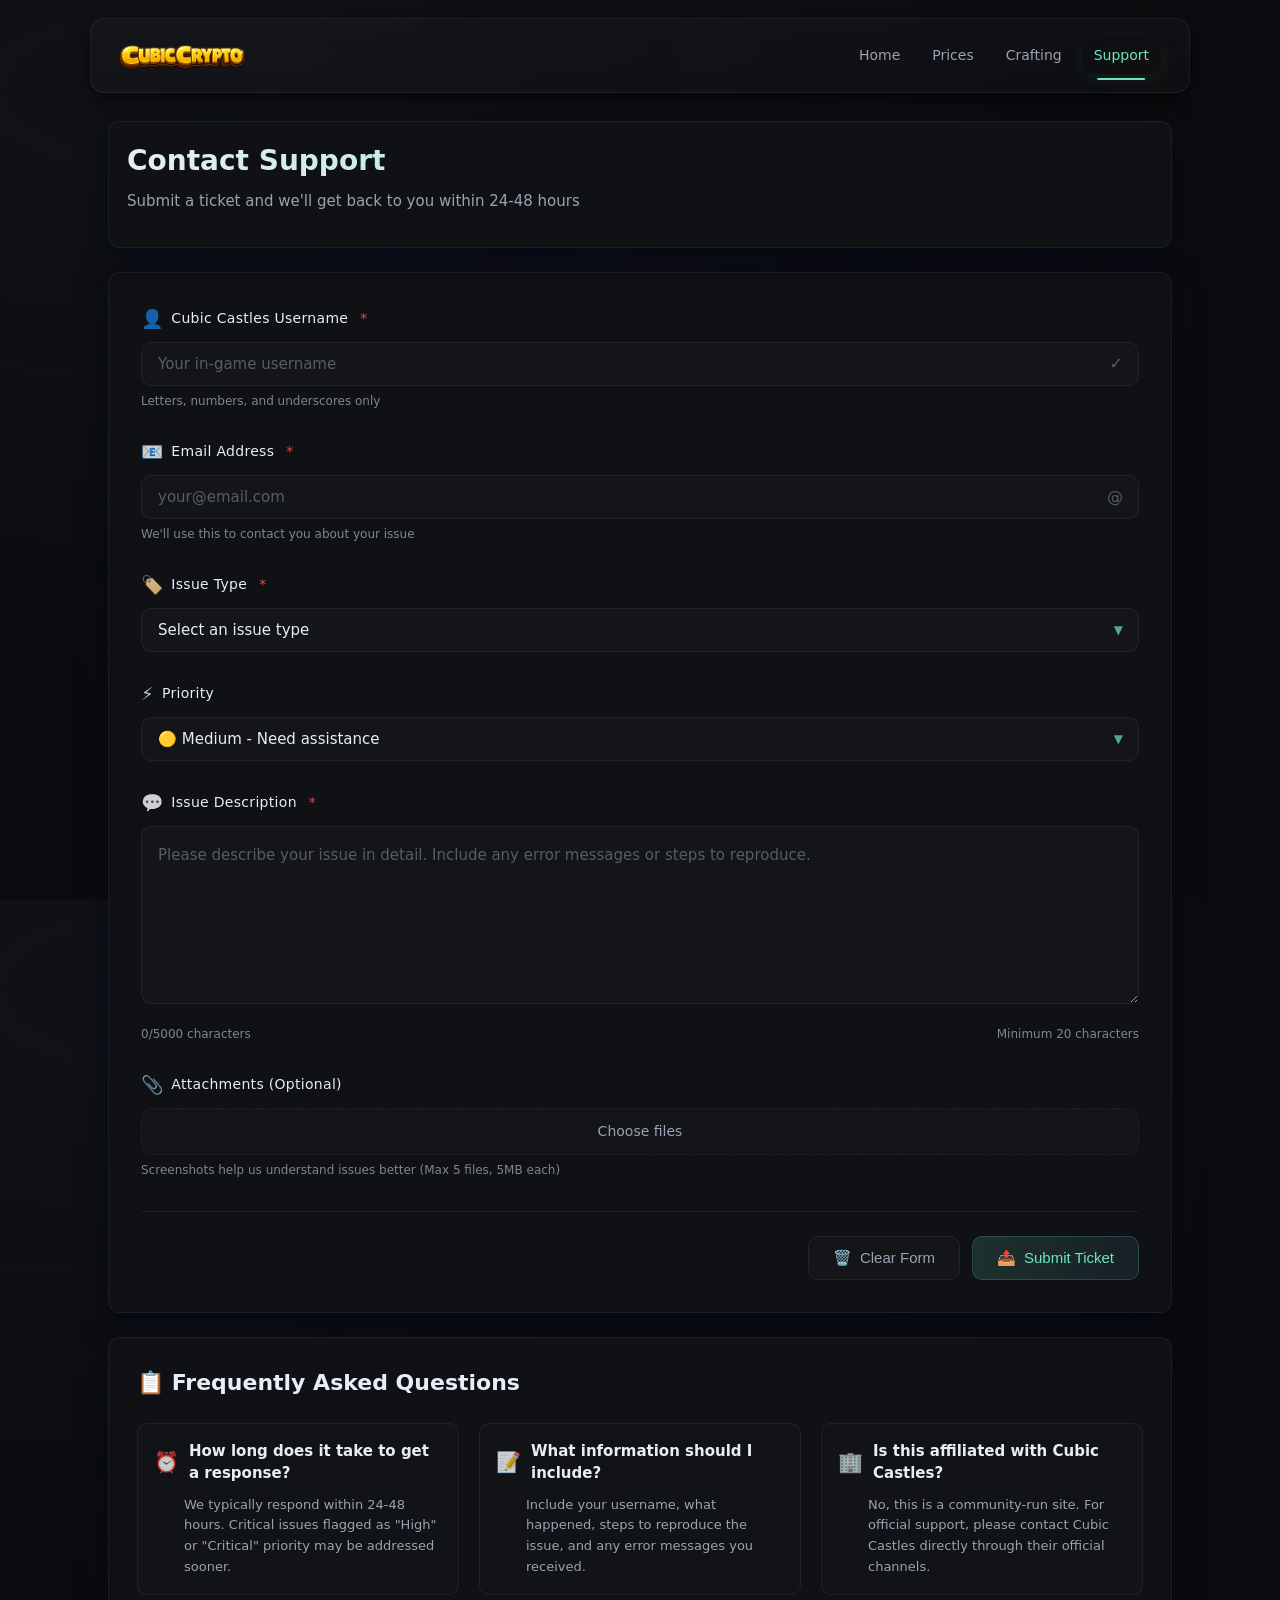
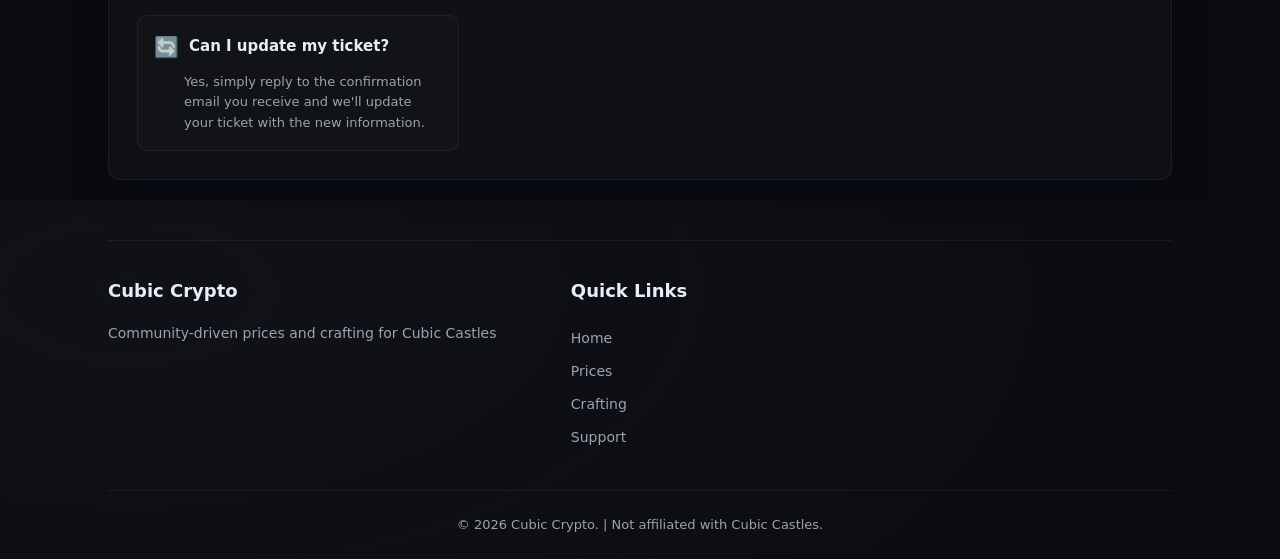
==== contact-support.html @ db904e0e "Final Testing Push 5/4/26" ====
<!DOCTYPE html>
<html lang="en">
<head>
  <meta charset="utf-8"/>
  <meta name="viewport" content="width=device-width,initial-scale=1"/>
  <title>Support — Cubic Crypto</title>
  <link rel="icon" href="favicon.png" type="image/png">
  <link rel="stylesheet" href="styles.css"/>
  <script defer src="script.js"></script>
</head>
<body>
  <header class="site-header">
    <a href="index.html" class="brand"><img src="Cubic_Crypto_2.png" alt="Cubic Crypto PNG"></a>
    <button class="nav-toggle" aria-label="Toggle navigation" aria-expanded="false">
      <span class="bar"></span>
      <span class="bar"></span>
      <span class="bar"></span>
    </button>
    <nav class="nav">
      <a href="index.html">Home</a>
      <a href="prices.html">Prices</a>
      <a href="craft.html">Crafting</a>
      <a href="contact-support.html" class="active">Support</a>
    </nav>
  </header>

  <main class="container">
    <!-- Page Header -->
    <section class="card page-header">
      <h1>Contact Support</h1>
      <p class="header-subtitle">Submit a ticket and we'll get back to you within 24-48 hours</p>
    </section>

    <!-- Support Form -->
    <section class="card support-card">
      <div id="form-status"></div>
      
      <form id="support-form" class="support-form">
        <!-- Username Field -->
        <div class="form-group">
          <label for="username">
            <span class="label-icon">👤</span>
            Cubic Castles Username 
            <span class="required">*</span>
          </label>
          <div class="input-wrapper">
            <input 
              type="text" 
              id="username" 
              name="username" 
              placeholder="Your in-game username"
              required 
              minlength="3" 
              maxlength="20"
              pattern="[A-Za-z0-9_]+"
              autocomplete="off"
            >
            <span class="input-icon">✓</span>
          </div>
          <small class="form-hint">Letters, numbers, and underscores only</small>
        </div>

        <!-- Email Field -->
        <div class="form-group">
          <label for="email">
            <span class="label-icon">📧</span>
            Email Address 
            <span class="required">*</span>
          </label>
          <div class="input-wrapper">
            <input 
              type="email" 
              id="email" 
              name="email" 
              placeholder="your@email.com"
              required
              autocomplete="off"
            >
            <span class="input-icon">@</span>
          </div>
          <small class="form-hint">We'll use this to contact you about your issue</small>
        </div>

        <!-- Issue Type - Custom Dropdown -->
        <div class="form-group">
          <label for="issue-type">
            <span class="label-icon">🏷️</span>
            Issue Type 
            <span class="required">*</span>
          </label>
          <div class="custom-select-wrapper">
            <select id="issue-type" name="issue-type" required>
              <option value="" disabled selected>Select an issue type</option>
              <option value="bug">🐛 Bug Report</option>
              <option value="prices">💰 Price Issue</option>
              <option value="crafting">🔨 Crafting Recipe Issue</option>
              <option value="account">🔐 Account Issue</option>
              <option value="suggestion">💡 Suggestion</option>
              <option value="other">📦 Other</option>
            </select>
            <span class="select-arrow">▼</span>
          </div>
        </div>

        <!-- Priority - Custom Dropdown -->
        <div class="form-group">
          <label for="priority">
            <span class="label-icon">⚡</span>
            Priority
          </label>
          <div class="custom-select-wrapper">
            <select id="priority" name="priority">
              <option value="low">🟢 Low - General question</option>
              <option value="medium" selected>🟡 Medium - Need assistance</option>
              <option value="high">🟠 High - Urgent issue</option>
              <option value="critical">🔴 Critical - Cannot play</option>
            </select>
            <span class="select-arrow">▼</span>
          </div>
        </div>

        <!-- Message Field -->
        <div class="form-group">
          <label for="message">
            <span class="label-icon">💬</span>
            Issue Description 
            <span class="required">*</span>
          </label>
          <div class="textarea-wrapper">
            <textarea 
              id="message" 
              name="message" 
              placeholder="Please describe your issue in detail. Include any error messages or steps to reproduce."
              required 
              minlength="20" 
              maxlength="5000"
              rows="6"
            ></textarea>
          </div>
          <div class="textarea-footer">
            <small class="form-hint">
              <span id="char-count">0</span>/5000 characters
            </small>
            <small class="form-hint min-chars" id="min-chars-warning">
              Minimum 20 characters
            </small>
          </div>
        </div>

        <!-- Attachments (Optional) -->
        <div class="form-group">
          <label for="attachments">
            <span class="label-icon">📎</span>
            Attachments (Optional)
          </label>
          <div class="file-input-wrapper">
            <input 
              type="file" 
              id="attachments" 
              name="attachments" 
              accept="image/png,image/jpeg,image/jpg,image/gif"
              multiple
            >
            <span class="file-input-label">Choose files</span>
          </div>
          <small class="form-hint">Screenshots help us understand issues better (Max 5 files, 5MB each)</small>
        </div>

        <!-- Form Actions -->
        <div class="form-actions">
          <button type="button" class="btn-secondary" id="clear-form">
            <span>🗑️</span> Clear Form
          </button>
          <button type="submit" class="btn-primary" id="submit-ticket">
            <span>📤</span> Submit Ticket
          </button>
        </div>
      </form>

      <!-- Success Message -->
      <div id="success-message" class="success-message" style="display:none;">
        <div class="success-icon">✅</div>
        <h3>Ticket Submitted Successfully!</h3>
        <p>Thank you for contacting us. We've received your ticket and will respond within 24-48 hours.</p>
        <div class="ticket-info">
          <span class="ticket-label">Ticket ID:</span>
          <span id="ticket-id" class="ticket-value">CH-20250115-ABC123</span>
        </div>
        <button class="btn-primary" id="submit-another">
          <span>📝</span> Submit Another Ticket
        </button>
      </div>
    </section>

    <!-- FAQ Section -->
    <section class="card faq-section">
      <h2>📋 Frequently Asked Questions</h2>
      <div class="faq-grid">
        <div class="faq-item">
          <div class="faq-question">
            <span class="faq-icon">⏰</span>
            How long does it take to get a response?
          </div>
          <div class="faq-answer">
            We typically respond within 24-48 hours. Critical issues flagged as "High" or "Critical" priority may be addressed sooner.
          </div>
        </div>
        <div class="faq-item">
          <div class="faq-question">
            <span class="faq-icon">📝</span>
            What information should I include?
          </div>
          <div class="faq-answer">
            Include your username, what happened, steps to reproduce the issue, and any error messages you received.
          </div>
        </div>
        <div class="faq-item">
          <div class="faq-question">
            <span class="faq-icon">🏢</span>
            Is this affiliated with Cubic Castles?
          </div>
          <div class="faq-answer">
            No, this is a community-run site. For official support, please contact Cubic Castles directly through their official channels.
          </div>
        </div>
        <div class="faq-item">
          <div class="faq-question">
            <span class="faq-icon">🔄</span>
            Can I update my ticket?
          </div>
          <div class="faq-answer">
            Yes, simply reply to the confirmation email you receive and we'll update your ticket with the new information.
          </div>
        </div>
      </div>
    </section>
  </main>

  <footer class="site-footer">
    <div class="footer-content">
      <div class="footer-section">
        <h4>Cubic Crypto</h4>
        <p>Community-driven prices and crafting for Cubic Castles</p>
      </div>
      <div class="footer-section">
        <h4>Quick Links</h4>
        <a href="index.html">Home</a>
        <a href="prices.html">Prices</a>
        <a href="craft.html">Crafting</a>
        <a href="contact-support.html">Support</a>
      </div>
    </div>
    <div class="footer-bottom">
      <span>&copy; 2026 Cubic Crypto. | Not affiliated with Cubic Castles.</span>
    </div>
  </footer>
</body>
</html>
---- styles.css ----
:root{
  --bg: #0b0b0f;
  --card: #0f1115;
  --muted: #9aa3b2;
  --text: #e6eef8;
  --accent: #6ee7b7;
  --accent-2: linear-gradient(90deg,#6ee7b7,#7bd3ff);
  --border: rgba(255,255,255,0.06);
  --radius: 12px;
  --shadow: 0 6px 18px rgba(0,0,0,0.6);
  --glass: linear-gradient(180deg, rgba(255,255,255,0.02), rgba(255,255,255,0.01));
  --success: #10b981;
  --warning: #f59e0b;
  --danger: #ef4444;
}

/* Base Styles */
*{box-sizing:border-box}
html,body{height:100%}
body{
  margin:0;
  font-family: Inter, ui-sans-serif, system-ui, -apple-system, "Segoe UI", Roboto, "Helvetica Neue", Arial;
  background: radial-gradient(1200px 600px at 10% 10%, rgba(34,40,49,0.25), transparent), var(--bg);
  color:var(--text);
  -webkit-font-smoothing:antialiased;
  -moz-osx-font-smoothing:grayscale;
  line-height:1.5;
}

/* Container */
.container{
  max-width:1100px;
  margin:28px auto;
  padding:0 18px;
}

/* Header */
.site-header{
  display:flex;
  align-items:center;
  justify-content:space-between;
  gap:16px;
  padding:18px 28px;
  margin:18px auto 0;
  max-width:1100px;
  border-radius:14px;
  background: linear-gradient(180deg, rgba(255,255,255,0.02), rgba(255,255,255,0.01));
  box-shadow: var(--shadow);
  border:1px solid var(--border);
}
.brand{
  font-weight:700;
  font-size:18px;
  letter-spacing:0.4px;
  color:var(--text);
  text-decoration: none;
}
.brand img{
  height:24px;
  width:auto;
  vertical-align:middle;
}
.nav{
  display:flex;
  gap:8px;
}
.nav a{
  color:var(--muted);
  text-decoration:none;
  padding:8px 12px;
  border-radius:10px;
  transition: all .18s ease;
  font-size:14px;
  position:relative;
  overflow:visible;
}
.nav a:hover{ color:var(--text); background: rgba(255,255,255,0.02); }
.nav a.active{ color:var(--accent); box-shadow: 0 4px 18px rgba(110,231,183,0.08); }
.nav a::after{ 
  content: ''; 
  position:absolute; 
  left:50%; 
  bottom:-6px; 
  transform:translateX(-50%) scaleX(0); 
  width:60%; 
  height:2px; 
  background:var(--accent); 
  border-radius:2px; 
  transition: transform .18s ease; 
  transform-origin:center; 
  opacity:0.95; 
}
.nav a:hover::after, .nav a.active::after{ transform:translateX(-50%) scaleX(1); opacity:1; }

/* Nav Toggle (Hamburger) */
.nav-toggle{ 
  display:none; 
  background:transparent; 
  border:none; 
  padding:6px; 
  width:40px; 
  height:36px; 
  border-radius:8px; 
  cursor:pointer; 
  align-items:center; 
  justify-content:center; 
  flex-direction:column; 
}
.nav-toggle .bar{ 
  display:block; 
  width:18px; 
  height:2px; 
  background:var(--muted); 
  margin:3px 0; 
  border-radius:2px; 
  transition: transform .2s ease, opacity .2s ease; 
}
.nav-toggle.open .bar:nth-child(1){ transform: translateY(6px) rotate(45deg); }
.nav-toggle.open .bar:nth-child(2){ opacity:0; transform: scaleX(0); }
.nav-toggle.open .bar:nth-child(3){ transform: translateY(-6px) rotate(-45deg); }

/* Card */
.card{
  background: var(--card);
  border-radius: var(--radius);
  padding:18px;
  border:1px solid var(--border);
  box-shadow: 0 8px 30px rgba(2,6,23,0.6);
}

/* Section Header */
.section-header {
  margin: 48px 0 24px 0;
}
.section-header h2 {
  margin: 0 0 8px 0;
  font-size: 28px;
  color: var(--text);
}
.section-header .section-subtitle {
  color: var(--muted);
  font-size: 16px;
  margin: 0;
}

/* Hero Section */
.hero {
  padding: 48px 40px !important;
  margin-bottom: 20px;
  background: linear-gradient(135deg, rgba(110,231,183,0.05), rgba(123,211,255,0.02));
}
.hero-content {
  max-width: 650px;
}
.hero-content h1 {
  font-size: 42px;
  margin: 0 0 16px 0;
  line-height: 1.2;
  background: linear-gradient(90deg, var(--text), var(--accent));
  -webkit-background-clip: text;
  -webkit-text-fill-color: transparent;
  background-clip: text;
}
.hero-subtitle {
  font-size: 18px;
  color: var(--muted);
  margin-bottom: 32px;
  line-height: 1.6;
}
.hero-actions {
  display: flex;
  gap: 16px;
  flex-wrap: wrap;
}
.hero-stats {
  display: flex;
  gap: 48px;
  margin-top: 48px;
  padding-top: 36px;
  border-top: 1px solid var(--border);
}
.stat-item {
  display: flex;
  flex-direction: column;
  gap: 6px;
}
.stat-number {
  font-size: 36px;
  font-weight: 700;
  color: var(--accent);
  line-height: 1;
}
.stat-label {
  font-size: 14px;
  color: var(--muted);
  text-transform: uppercase;
  letter-spacing: 0.5px;
}

/* Buttons */
.btn-primary, .btn-secondary{
  padding:10px 20px;
  border-radius:10px;
  border:1px solid var(--border);
  cursor:pointer;
  font-weight:500;
  background:transparent;
  color:var(--text);
  text-decoration: none;
  font-size: 14px;
  transition: all .15s ease;
  display: inline-block;
}
.btn-primary{
  background: linear-gradient(90deg, rgba(110,231,183,0.12), rgba(123,211,255,0.06));
  color:var(--accent);
  border:1px solid rgba(110,231,183,0.18);
}
.btn-secondary{ 
  color:var(--muted);
  background: rgba(255,255,255,0.02);
}
.btn-primary:hover, .btn-secondary:hover{ 
  transform: translateY(-2px); 
  border-color: rgba(110,231,183,0.3);
}
.btn-large {
  padding: 16px 32px !important;
  font-size: 16px !important;
}

/* Features Grid */
.grid {
  display: grid;
  gap: 12px;
}
.features-grid {
  grid-template-columns: repeat(auto-fit, minmax(260px, 1fr));
  margin-top: 10px;
}
.feature-card {
  padding: 28px !important;
  display: flex;
  flex-direction: column;
  transition: transform 0.2s ease, box-shadow 0.2s ease;
}
.feature-card:hover {
  transform: translateY(-4px);
  box-shadow: 0 12px 40px rgba(0,0,0,0.4);
}
.feature-icon {
  font-size: 40px;
  margin-bottom: 20px;
}
.feature-card h2 {
  margin: 0 0 12px 0;
  font-size: 22px;
  color: var(--text);
}
.feature-card p {
  color: var(--muted);
  font-size: 15px;
  line-height: 1.6;
  margin-bottom: 24px;
  flex: 1;
}
.card-link {
  color: var(--accent);
  text-decoration: none;
  font-size: 15px;
  font-weight: 500;
  display: inline-block;
  margin-top: auto;
  transition: transform 0.15s ease;
}
.card-link:hover {
  transform: translateX(4px);
}
.coming-soon {
  display: inline-block;
  padding: 6px 14px;
  background: rgba(245, 158, 11, 0.1);
  color: var(--warning);
  border-radius: 6px;
  font-size: 12px;
  text-transform: uppercase;
  letter-spacing: 0.5px;
  margin-top: auto;
  align-self: flex-start;
  border: 1px solid rgba(245, 158, 11, 0.2);
}

/* Quick Actions Grid */
.quick-actions-grid {
  grid-template-columns: repeat(auto-fit, minmax(280px, 1fr));
}
.quick-action {
  padding: 28px !important;
  transition: transform 0.2s ease;
}
.quick-action:hover {
  transform: translateY(-2px);
}
.quick-action h3 {
  margin: 0 0 12px 0;
  font-size: 20px;
  color: var(--text);
}
.quick-action p {
  color: var(--muted);
  font-size: 15px;
  margin-bottom: 24px;
  line-height: 1.6;
}
.quick-action .btn-secondary {
  display: inline-block;
}

/* Footer */
.site-footer {
  max-width:1100px;
  margin:60px auto 28px;
  padding:0 18px;
}
.footer-content {
  display: grid;
  grid-template-columns: 1.5fr 1fr 1fr;
  gap: 48px;
  padding: 36px 0;
  border-top: 1px solid var(--border);
  border-bottom: 1px solid var(--border);
}
.footer-section h4 {
  color: var(--text);
  margin: 0 0 18px 0;
  font-size: 18px;
}
.footer-section p {
  color: var(--muted);
  font-size: 14px;
  line-height: 1.6;
  margin: 0;
}
.footer-section a {
  display: block;
  color: var(--muted);
  text-decoration: none;
  font-size: 14px;
  padding: 6px 0;
  transition: color 0.15s ease;
}
.footer-section a:hover {
  color: var(--accent);
}
.footer-bottom {
  text-align: center;
  padding: 24px 0;
  color: var(--muted);
  font-size: 13px;
}

/* Page Header (for other pages) */
.page-header{
  margin-bottom: 24px;
}
.page-header h1{
  margin:0 0 8px 0;
  font-size:28px;
}
.header-subtitle{
  color: var(--muted);
  margin: 0 0 16px 0;
  font-size: 15px;
}

/* Search */
.search-wrapper{ position:relative; margin:12px 0 16px 0; }
.search-bar{
  width:100%;
  padding:12px 44px 12px 14px;
  border-radius:10px;
  border:1px solid var(--border);
  background: rgba(255,255,255,0.01);
  color:var(--text);
  font-size:15px;
  box-shadow: inset 0 2px 6px rgba(0,0,0,0.4);
}
.search-bar:focus{ outline:none; border-color: rgba(110,231,183,0.9); }
.search-bar::placeholder{ color: var(--muted); opacity: 0.6; }
.clear-btn{
  position:absolute;
  right:10px;
  top:50%;
  transform:translateY(-50%);
  background:transparent;
  border:none;
  color:var(--muted);
  font-size:20px;
  cursor:pointer;
  padding:6px;
  border-radius:8px;
}
.clear-btn:hover{ color:var(--accent); }

/* Filter Bar */
.filter-bar{
  display: flex;
  flex-wrap: wrap;
  gap: 16px 24px;
  align-items: flex-end;
}
.filter-group{
  display: flex;
  flex-direction: column;
  gap: 6px;
  min-width: 140px;
}
.filter-group label{
  color: var(--muted);
  font-size: 12px;
  text-transform: uppercase;
  letter-spacing: 0.5px;
}
.select{
  padding:8px 10px;
  border-radius:8px;
  background: rgba(255,255,255,0.02);
  color:var(--text);
  border:1px solid var(--border);
  font-size: 14px;
  cursor: pointer;
}
.select:focus{ outline:none; border-color: var(--accent); }
.select option{ background: var(--card); color: var(--text); }

/* Stats Bar */
.stats-bar{
  display: flex;
  align-items: center;
  gap: 8px;
  padding: 12px 0;
  color: var(--muted);
  font-size: 13px;
  border-bottom: 1px solid var(--border);
  margin-bottom: 16px;
}
.stats-divider{ opacity: 0.3; }

/* Compact Price Cards */
#price-grid {
  grid-template-columns: repeat(auto-fill, minmax(180px, 1fr));
  gap: 10px;
}

.item-card{
  display:flex;
  flex-direction:column;
  justify-content:space-between;
  padding:12px !important;
  cursor:pointer;
  transition: transform .12s ease, box-shadow .12s ease, border-color .12s ease;
  border:1px solid transparent;
  background: var(--card);
  border-radius: var(--radius);
  border: 1px solid var(--border);
}
.item-card:hover{ 
  transform: translateY(-4px); 
  box-shadow: 0 10px 30px rgba(0,0,0,0.6); 
  border-color: rgba(110,231,183,0.2);
}
.item-name{ 
  font-weight:600; 
  color:var(--text); 
  margin-bottom:6px;
  font-size: 14px;
}
.item-price{ 
  color:var(--accent); 
  font-size:13px;
  font-weight: 500;
  margin-bottom: 6px;
}
.item-category-badge{
  display: inline-block;
  padding: 2px 8px;
  background: rgba(110,231,183,0.1);
  border-radius: 4px;
  font-size: 10px;
  color: var(--accent);
  margin-top: 4px;
}
.item-status-indicator{
  display: flex;
  align-items: center;
  gap: 4px;
  margin-top: 4px;
  font-size: 12px;
}
.item-status-indicator img{
  width: 14px;
  height: 14px;
}
.item-status-indicator span{
  font-size: 11px;
  text-transform: capitalize;
}

/* Recipe Card */
.recipe-grid {
  grid-template-columns: repeat(auto-fill, minmax(180px, 1fr));
}
.recipe-card{
  padding: 12px;
  cursor: pointer;
  text-decoration: none;
  color: var(--text);
  transition: all .15s ease;
}
.recipe-card:hover{
  transform: translateY(-2px);
  border-color: rgba(110,231,183,0.2);
}
.recipe-name{
  font-weight: 500;
  font-size: 14px;
  margin-bottom: 4px;
}
.recipe-category{
  font-size: 11px;
  color: var(--muted);
}

/* No Results */
.no-results{ 
  color:var(--muted); 
  padding:48px 0; 
  text-align:center;
}

/* Pagination */
.pagination{
  display:flex;
  justify-content:center;
  align-items: center;
  gap:16px;
  margin-top:28px;
}
#page-info{
  color: var(--muted);
  font-size: 14px;
}

/* Modal */
#item-modal{
  border:none;
  padding:0;
  background:transparent;
  max-width: 90vw;
  max-height: 90vh;
}
#item-modal::backdrop{ 
  background: rgba(0,0,0,0.8); 
  backdrop-filter: blur(4px);
}
.modal-card{
  width: min(600px, 90vw);
  padding:0;
  border-radius:16px;
  background: linear-gradient(180deg, rgba(20,25,35,0.98), rgba(15,20,30,0.98));
  border:1px solid var(--border);
  position: relative;
  overflow: hidden;
}
.modal-close{
  position: absolute;
  top: 12px;
  right: 12px;
  background: rgba(255,255,255,0.05);
  border: 1px solid var(--border);
  color: var(--muted);
  width: 36px;
  height: 36px;
  border-radius: 8px;
  display: flex;
  align-items: center;
  justify-content: center;
  cursor: pointer;
  font-size: 20px;
  z-index: 10;
}
.modal-close:hover{
  background: rgba(239,68,68,0.1);
  color: var(--danger);
}
.modal-layout{
  display: flex;
  gap: 0;
}
.modal-image-section{
  flex: 0 0 200px;
  background: rgba(0,0,0,0.2);
  padding: 24px;
  display: flex;
  align-items: center;
  justify-content: center;
  border-right: 1px solid var(--border);
}
.item-image img{
  max-width:100%;
  height:auto;
  max-height: 160px;
  border-radius:8px;
  filter: drop-shadow(0 8px 16px rgba(0,0,0,0.4));
}
.modal-info-section{
  flex: 1;
  padding: 24px;
}
.modal-info-section h2{
  margin:0 0 8px 0;
  font-size: 22px;
  color: #ffffff;
}
.modal-price{
  color: var(--accent);
  font-size: 26px;
  font-weight: 600;
  margin-bottom: 16px;
}
.modal-status{
  display: flex;
  align-items: center;
  margin-bottom: 12px;
  padding: 10px;
  background: rgba(255,255,255,0.02);
  border-radius: 8px;
  border: 1px solid var(--border);
}
.status-icon{
  display: block;
  width: 100%;
  height: 24px;
  object-fit: contain;
}
.modal-category{
  margin-bottom: 20px;
  color: var(--muted);
  font-size: 14px;
}
.modal-actions{
  display:flex;
  justify-content: flex-end;
  margin-top: 20px;
}

/* ============================================ */
/* SUPPORT PAGE STYLES */
/* ============================================ */

.page-header {
  position: relative;
  overflow: hidden;
}
.header-icon {
  font-size: 48px;
  margin-bottom: 16px;
  opacity: 0.8;
}
.page-header h1 {
  margin: 0 0 8px 0;
  font-size: 28px;
  background: linear-gradient(90deg, var(--text), var(--accent));
  -webkit-background-clip: text;
  -webkit-text-fill-color: transparent;
  background-clip: text;
}

.support-card {
  padding: 32px;
  margin-bottom: 24px;
}

.support-form {
  max-width: 100%;
}

.form-group {
  margin-bottom: 28px;
}

.form-group label {
  display: flex;
  align-items: center;
  gap: 8px;
  margin-bottom: 10px;
  color: var(--text);
  font-size: 14px;
  font-weight: 500;
  letter-spacing: 0.3px;
}

.label-icon {
  font-size: 18px;
  opacity: 0.8;
}

.required {
  color: var(--danger);
  margin-left: 4px;
}

.input-wrapper {
  position: relative;
  display: flex;
  align-items: center;
}

.input-wrapper input {
  width: 100%;
  padding: 12px 40px 12px 16px;
  border-radius: 10px;
  border: 1px solid var(--border);
  background: rgba(255, 255, 255, 0.02);
  color: var(--text);
  font-size: 15px;
  transition: all 0.2s ease;
  font-family: inherit;
}

.input-wrapper input:focus {
  outline: none;
  border-color: var(--accent);
  background: rgba(110, 231, 183, 0.02);
  box-shadow: 0 0 0 3px rgba(110, 231, 183, 0.05);
}

.input-wrapper input:valid {
  border-color: rgba(16, 185, 129, 0.3);
}

.input-wrapper input:invalid:not(:placeholder-shown) {
  border-color: rgba(239, 68, 68, 0.3);
}

.input-icon {
  position: absolute;
  right: 16px;
  color: var(--muted);
  font-size: 16px;
  pointer-events: none;
  opacity: 0.5;
  transition: opacity 0.2s ease;
}

.input-wrapper input:focus + .input-icon {
  opacity: 1;
  color: var(--accent);
}

.input-wrapper input:valid + .input-icon {
  opacity: 1;
  color: var(--success);
}

.custom-select-wrapper {
  position: relative;
  width: 100%;
}

.custom-select-wrapper select {
  width: 100%;
  padding: 12px 40px 12px 16px;
  border-radius: 10px;
  border: 1px solid var(--border);
  background: rgba(255, 255, 255, 0.02);
  color: var(--text);
  font-size: 15px;
  font-family: inherit;
  cursor: pointer;
  appearance: none;
  -webkit-appearance: none;
  -moz-appearance: none;
  transition: all 0.2s ease;
}

.custom-select-wrapper select:hover {
  background: rgba(255, 255, 255, 0.04);
  border-color: rgba(110, 231, 183, 0.2);
}

.custom-select-wrapper select:focus {
  outline: none;
  border-color: var(--accent);
  background: rgba(110, 231, 183, 0.02);
  box-shadow: 0 0 0 3px rgba(110, 231, 183, 0.05);
}

.custom-select-wrapper select option {
  background: var(--card);
  color: var(--text);
  padding: 12px;
  font-size: 14px;
}

.select-arrow {
  position: absolute;
  right: 16px;
  top: 50%;
  transform: translateY(-50%);
  color: var(--accent);
  font-size: 12px;
  pointer-events: none;
  opacity: 0.7;
  transition: all 0.2s ease;
}

.custom-select-wrapper select:focus + .select-arrow {
  opacity: 1;
  transform: translateY(-50%) rotate(180deg);
}

.textarea-wrapper textarea {
  width: 100%;
  padding: 16px;
  border-radius: 10px;
  border: 1px solid var(--border);
  background: rgba(255, 255, 255, 0.02);
  color: var(--text);
  font-size: 15px;
  font-family: inherit;
  resize: vertical;
  min-height: 120px;
  transition: all 0.2s ease;
  line-height: 1.6;
}

.textarea-wrapper textarea:focus {
  outline: none;
  border-color: var(--accent);
  background: rgba(110, 231, 183, 0.02);
  box-shadow: 0 0 0 3px rgba(110, 231, 183, 0.05);
}

.textarea-footer {
  display: flex;
  justify-content: space-between;
  align-items: center;
  margin-top: 8px;
}

.min-chars {
  color: var(--warning);
}

/* File Input Styling */
.file-input-wrapper {
  position: relative;
  display: inline-block;
  width: 100%;
}

.file-input-wrapper input[type="file"] {
  position: absolute;
  opacity: 0;
  width: 100%;
  height: 100%;
  cursor: pointer;
}

.file-input-label {
  display: inline-block;
  padding: 12px 20px;
  background: rgba(255, 255, 255, 0.02);
  border: 1px dashed var(--border);
  border-radius: 10px;
  color: var(--muted);
  font-size: 14px;
  cursor: pointer;
  transition: all 0.2s ease;
  text-align: center;
  width: 100%;
}

.file-input-wrapper:hover .file-input-label {
  border-color: var(--accent);
  color: var(--accent);
  background: rgba(110, 231, 183, 0.02);
}

.form-hint {
  display: block;
  margin-top: 6px;
  color: var(--muted);
  font-size: 12px;
  opacity: 0.8;
}

.form-actions {
  display: flex;
  gap: 12px;
  justify-content: flex-end;
  margin-top: 32px;
  padding-top: 24px;
  border-top: 1px solid var(--border);
}

.btn-primary, .btn-secondary {
  display: inline-flex;
  align-items: center;
  gap: 8px;
  padding: 12px 24px;
  border-radius: 10px;
  font-size: 15px;
  font-weight: 500;
  cursor: pointer;
  transition: all 0.2s ease;
  border: 1px solid var(--border);
}

.btn-primary {
  background: linear-gradient(90deg, rgba(110, 231, 183, 0.15), rgba(123, 211, 255, 0.08));
  color: var(--accent);
  border: 1px solid rgba(110, 231, 183, 0.2);
}

.btn-primary:hover {
  transform: translateY(-2px);
  box-shadow: 0 8px 20px rgba(110, 231, 183, 0.1);
  border-color: rgba(110, 231, 183, 0.4);
}

.success-message {
  text-align: center;
  padding: 40px 20px;
  background: rgba(16,185,129,0.1);
  border: 1px solid rgba(16,185,129,0.3);
  color: var(--success);
  border-radius: var(--radius);
}

.success-icon {
  font-size: 64px;
  margin-bottom: 20px;
  animation: bounce 0.6s ease;
}

@keyframes bounce {
  0%, 100% { transform: scale(1); }
  50% { transform: scale(1.1); }
}

.success-message h3 {
  color: var(--success);
  font-size: 24px;
  margin: 0 0 12px 0;
}

.success-message p {
  color: var(--muted);
  margin-bottom: 24px;
  font-size: 15px;
}

.ticket-info {
  display: inline-flex;
  align-items: center;
  gap: 12px;
  padding: 12px 20px;
  background: rgba(110, 231, 183, 0.05);
  border: 1px solid rgba(110, 231, 183, 0.15);
  border-radius: 8px;
  margin-bottom: 24px;
}

.ticket-label {
  color: var(--muted);
  font-size: 14px;
}

.ticket-value {
  color: var(--accent);
  font-family: monospace;
  font-size: 16px;
  font-weight: 600;
  letter-spacing: 1px;
}

.error-message {
  background: rgba(239, 68, 68, 0.08);
  border: 1px solid rgba(239, 68, 68, 0.2);
  color: var(--danger);
  padding: 14px 18px;
  border-radius: 10px;
  margin-bottom: 20px;
  font-size: 14px;
  display: flex;
  align-items: center;
  gap: 10px;
}

.error-message::before {
  content: "⚠️";
  font-size: 18px;
}

.faq-section {
  padding: 28px;
  margin-top: 24px;
}

.faq-section h2 {
  display: flex;
  align-items: center;
  gap: 10px;
  margin: 0 0 24px 0;
  font-size: 22px;
  color: var(--text);
}

.faq-grid {
  display: grid;
  grid-template-columns: repeat(auto-fit, minmax(280px, 1fr));
  gap: 20px;
}

.faq-item {
  padding: 16px;
  background: rgba(255, 255, 255, 0.01);
  border-radius: 10px;
  border: 1px solid var(--border);
  transition: all 0.2s ease;
}

.faq-item:hover {
  background: rgba(255, 255, 255, 0.02);
  border-color: rgba(110, 231, 183, 0.1);
}

.faq-question {
  display: flex;
  align-items: center;
  gap: 10px;
  font-weight: 600;
  color: var(--text);
  margin-bottom: 10px;
  font-size: 15px;
}

.faq-icon {
  font-size: 20px;
  opacity: 0.8;
}

.faq-answer {
  color: var(--muted);
  font-size: 13px;
  line-height: 1.6;
  padding-left: 30px;
}

/* Recipe Detail Page */
.recipe-detail-layout {
  display: flex;
  flex-direction: column;
  gap: 16px;
  margin-top: 16px;
}

.materials-grid {
  display: grid;
  grid-template-columns: repeat(auto-fill, minmax(150px, 1fr));
  gap: 12px;
}

.material-item {
  display: flex;
  align-items: center;
  gap: 12px;
  padding: 12px;
  background: rgba(255,255,255,0.02);
  border-radius: 8px;
  border: 1px solid var(--border);
}

.material-image {
  width: 48px;
  height: 48px;
  object-fit: contain;
  border-radius: 6px;
}

.material-info {
  flex: 1;
}

.material-name {
  font-weight: 500;
  color: var(--text);
}

.material-quantity {
  color: var(--accent);
  font-size: 13px;
  margin-top: 2px;
}

.crafting-grid-container {
  display: flex;
  align-items: center;
  gap: 24px;
  flex-wrap: wrap;
}

.crafting-grid {
  display: grid;
  grid-template-columns: repeat(3, 64px);
  gap: 4px;
  background: rgba(0,0,0,0.2);
  padding: 12px;
  border-radius: 8px;
  border: 1px solid var(--border);
}

.craft-slot {
  width: 64px;
  height: 64px;
  background: rgba(255,255,255,0.02);
  border: 1px solid var(--border);
  border-radius: 4px;
  display: flex;
  align-items: center;
  justify-content: center;
}

.craft-slot img {
  width: 48px;
  height: 48px;
  object-fit: contain;
}

.craft-slot.empty {
  background: rgba(0,0,0,0.1);
}

.crafting-arrow {
  font-size: 32px;
  color: var(--accent);
  font-weight: 300;
}

.crafting-result {
  display: flex;
  flex-direction: column;
  align-items: center;
  gap: 8px;
}

.result-image {
  width: 64px;
  height: 64px;
  object-fit: contain;
}

.result-display {
  display: flex;
  align-items: center;
  gap: 20px;
}

.result-image-large {
  width: 96px;
  height: 96px;
  object-fit: contain;
  border-radius: 8px;
}

.result-details {
  flex: 1;
}

.result-name-large {
  font-size: 20px;
  font-weight: 600;
  color: var(--text);
  margin-bottom: 8px;
}

.result-description {
  color: var(--muted);
  font-size: 14px;
}

/* Focus Visible */
*:focus-visible {
  outline: 2px solid var(--accent);
  outline-offset: 2px;
}

::placeholder {
  color: var(--muted);
  opacity: 0.5;
}

::selection {
  background: rgba(110, 231, 183, 0.2);
  color: var(--text);
}

/* Responsive */
@media (max-width:768px){
  .site-header{ 
    margin:12px 12px 0; 
    padding:12px 16px; 
  }
  .nav-toggle{ display: flex; }
  .nav{
    display: none;
    position: absolute;
    top: 70px;
    left: 12px;
    right: 12px;
    background: var(--card);
    border: 1px solid var(--border);
    border-radius: 12px;
    padding: 12px;
    flex-direction: column;
    z-index: 100;
  }
  .nav.active{ display: flex; }
  .nav a{ padding: 12px; text-align: center; }
  .nav a::after{ display: none; }
  
  .hero { padding: 32px 24px !important; }
  .hero-content h1 { font-size: 32px; }
  .hero-stats { gap: 24px; flex-wrap: wrap; }
  .stat-number { font-size: 28px; }
  
  .footer-content { grid-template-columns: 1fr; gap: 32px; }
  .section-header h2 { font-size: 24px; }
  
  .filter-bar{ flex-direction: column; gap: 12px; }
  .filter-group{ width: 100%; }
  
  .modal-layout{ flex-direction: column; }
  .modal-image-section{ border-right: none; border-bottom: 1px solid var(--border); }
  
  #price-grid { grid-template-columns: repeat(auto-fill, minmax(150px, 1fr)); }
  
  .support-card { padding: 20px; }
  .form-actions { flex-direction: column-reverse; }
  .btn-primary, .btn-secondary { width: 100%; justify-content: center; }
  .faq-grid { grid-template-columns: 1fr; }
  .textarea-footer { flex-direction: column; align-items: flex-start; gap: 4px; }
  
  .crafting-grid-container { flex-direction: column; align-items: flex-start; }
  .crafting-arrow { transform: rotate(90deg); }
  .result-display { flex-direction: column; text-align: center; }
}

@media (max-width:480px){
  .container{ padding: 0 12px; }
  .hero { padding: 24px 18px !important; }
  .hero-content h1 { font-size: 28px; }
  .hero-actions { flex-direction: column; }
  .btn-large { width: 100%; text-align: center; }
  
  .grid { grid-template-columns: 1fr; }
  .features-grid, .quick-actions-grid { grid-template-columns: 1fr; }
  
  .modal-card { width: 95vw; }
  .modal-info-section { padding: 18px; }
  .modal-price { font-size: 22px; }
  
  #price-grid { grid-template-columns: 1fr; }
  
  .support-card { padding: 16px; }
  .header-icon { font-size: 36px; }
  .page-header h1 { font-size: 20px; }
  .custom-select-wrapper select { font-size: 14px; }
  .ticket-info { flex-direction: column; gap: 4px; }
}
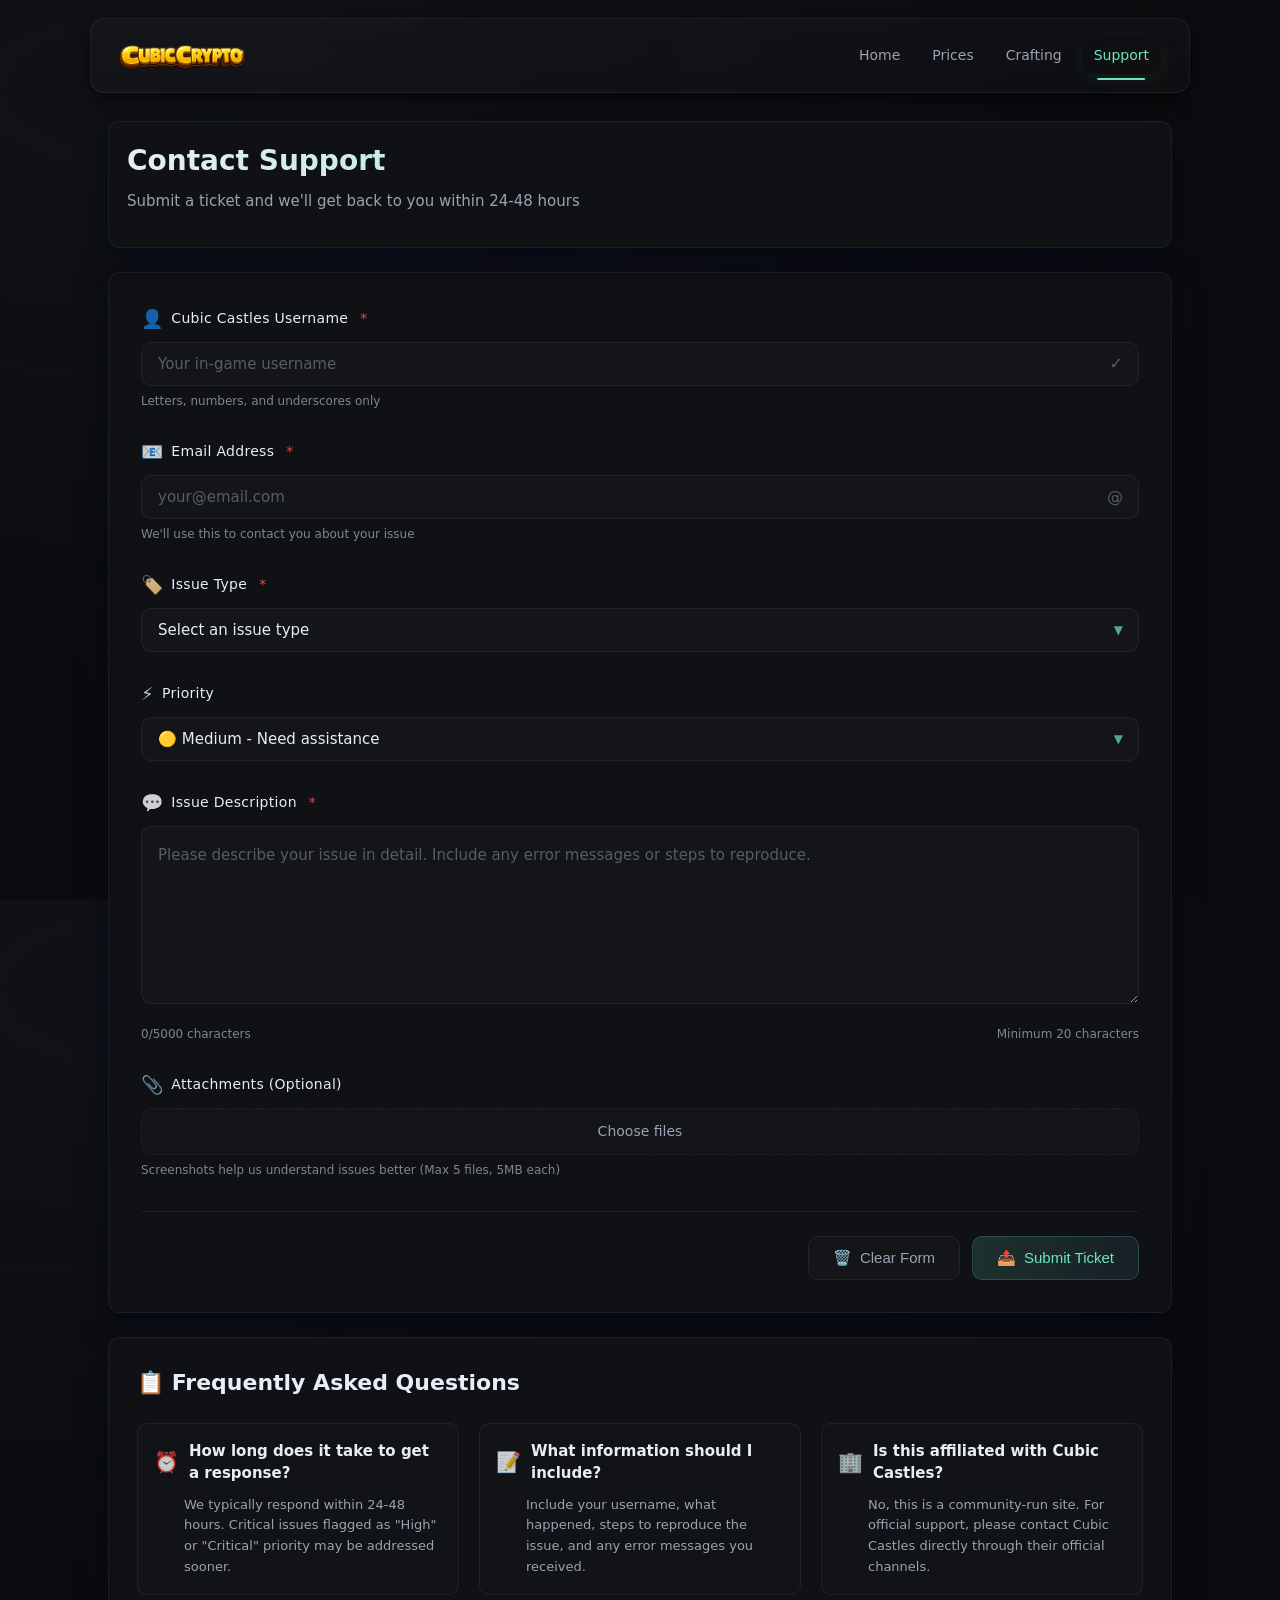
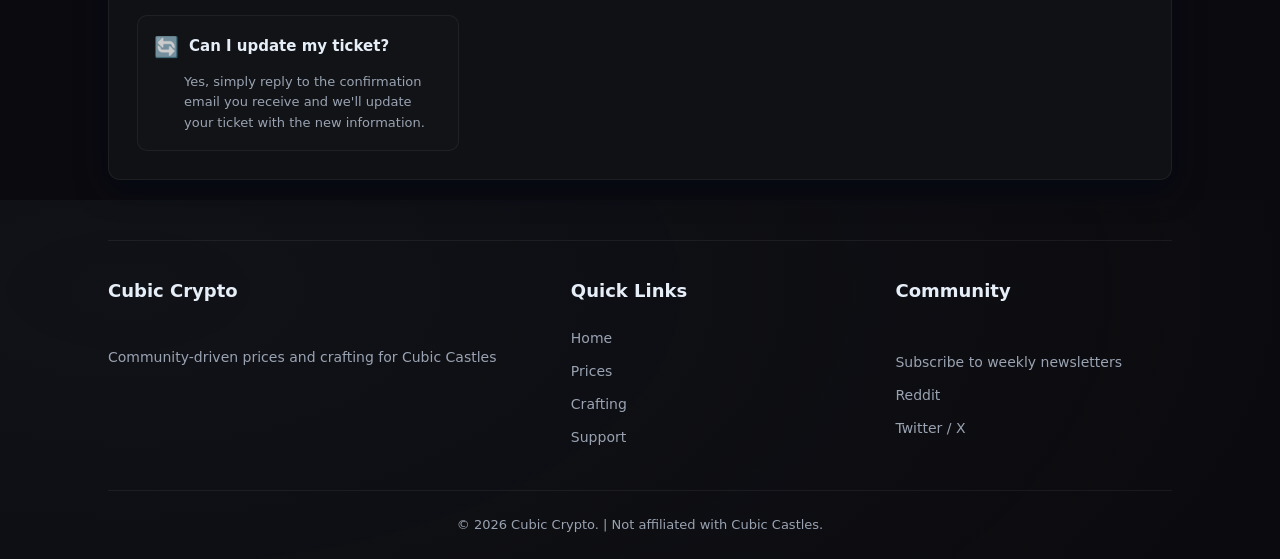
==== commit 2d6f7032: "Footer Fixed" ====
--- a/contact-support.html
+++ b/contact-support.html
@@ -240,14 +240,22 @@
     <div class="footer-content">
       <div class="footer-section">
         <h4>Cubic Crypto</h4>
+        <br>
         <p>Community-driven prices and crafting for Cubic Castles</p>
       </div>
+        <div class="footer-section">
+            <h4>Quick Links</h4>
+            <a href="index.html">Home</a>
+            <a href="prices.html">Prices</a>
+            <a href="craft.html">Crafting</a>
+            <a href="contact-support.html">Support</a>
+        </div>
       <div class="footer-section">
-        <h4>Quick Links</h4>
-        <a href="index.html">Home</a>
-        <a href="prices.html">Prices</a>
-        <a href="craft.html">Crafting</a>
-        <a href="contact-support.html">Support</a>
+        <h4>Community</h4>
+        <br>
+        <a href="#">Subscribe to weekly newsletters</a>
+        <a href="#">Reddit</a>
+        <a href="#">Twitter / X</a>
       </div>
     </div>
     <div class="footer-bottom">
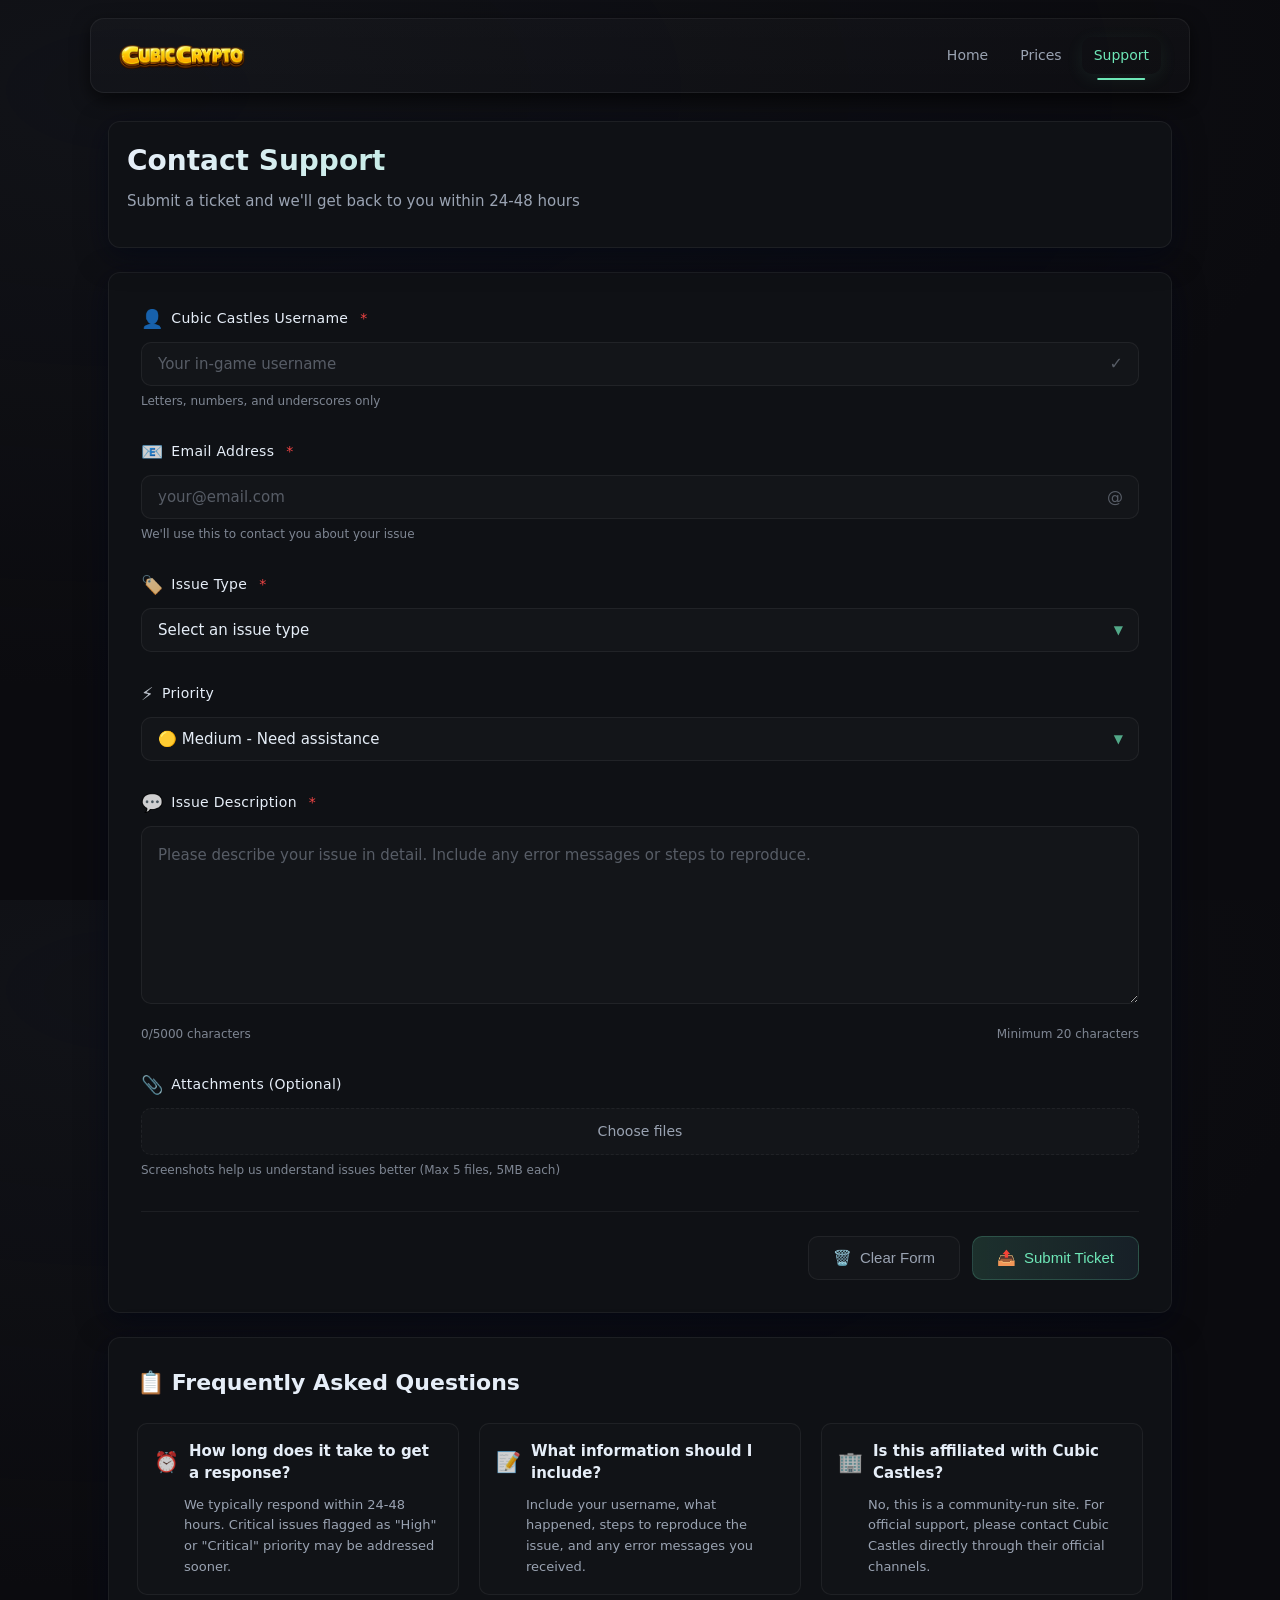
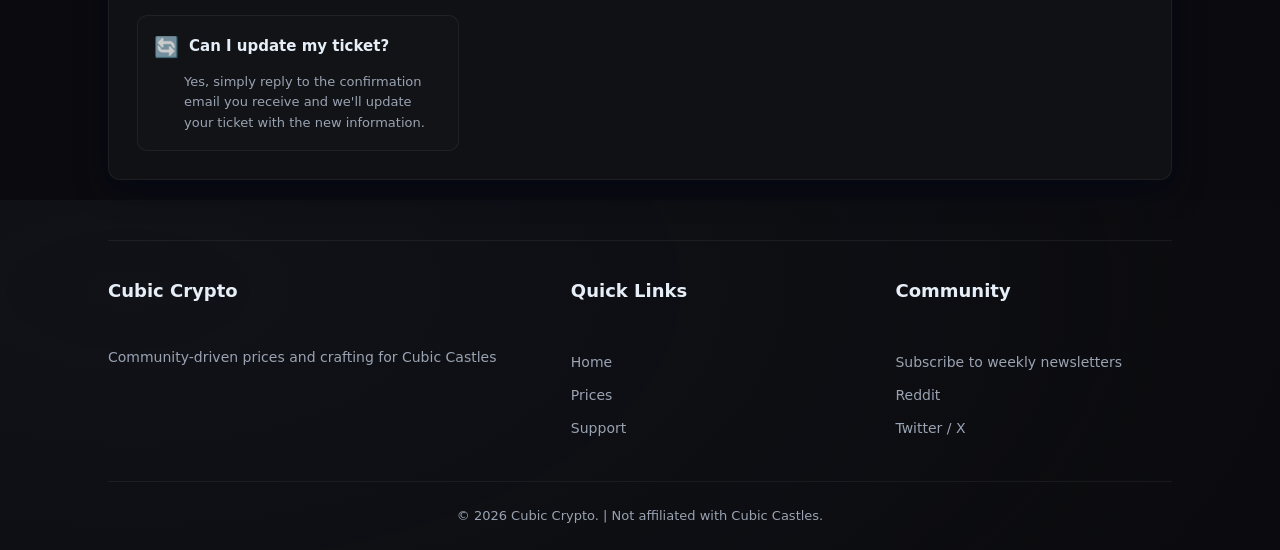
==== commit db92d551: "Update Support forms (goes through google now) and updated footer community links" ====
--- a/contact-support.html
+++ b/contact-support.html
@@ -4,7 +4,7 @@
   <meta charset="utf-8"/>
   <meta name="viewport" content="width=device-width,initial-scale=1"/>
   <title>Support — Cubic Crypto</title>
-  <link rel="icon" href="favicon.png" type="image/png">
+  <link rel="icon" href="assets/favicon.png" type="image/png">
   <link rel="stylesheet" href="styles.css"/>
   <script defer src="script.js"></script>
 </head>
@@ -12,14 +12,10 @@
   <header class="site-header">
     <a href="index.html" class="brand"><img src="Cubic_Crypto_2.png" alt="Cubic Crypto PNG"></a>
     <button class="nav-toggle" aria-label="Toggle navigation" aria-expanded="false">
-      <span class="bar"></span>
-      <span class="bar"></span>
-      <span class="bar"></span>
     </button>
     <nav class="nav">
       <a href="index.html">Home</a>
       <a href="prices.html">Prices</a>
-      <a href="craft.html">Crafting</a>
       <a href="contact-support.html" class="active">Support</a>
     </nav>
   </header>
@@ -245,17 +241,17 @@
       </div>
         <div class="footer-section">
             <h4>Quick Links</h4>
+            <br>
             <a href="index.html">Home</a>
             <a href="prices.html">Prices</a>
-            <a href="craft.html">Crafting</a>
             <a href="contact-support.html">Support</a>
         </div>
       <div class="footer-section">
         <h4>Community</h4>
         <br>
         <a href="#">Subscribe to weekly newsletters</a>
-        <a href="#">Reddit</a>
-        <a href="#">Twitter / X</a>
+        <a href="https://www.reddit.com/r/CubicCrypto/">Reddit</a>
+        <a href="https://twitter.com/CCrypto88377">Twitter / X</a>
       </div>
     </div>
     <div class="footer-bottom">
